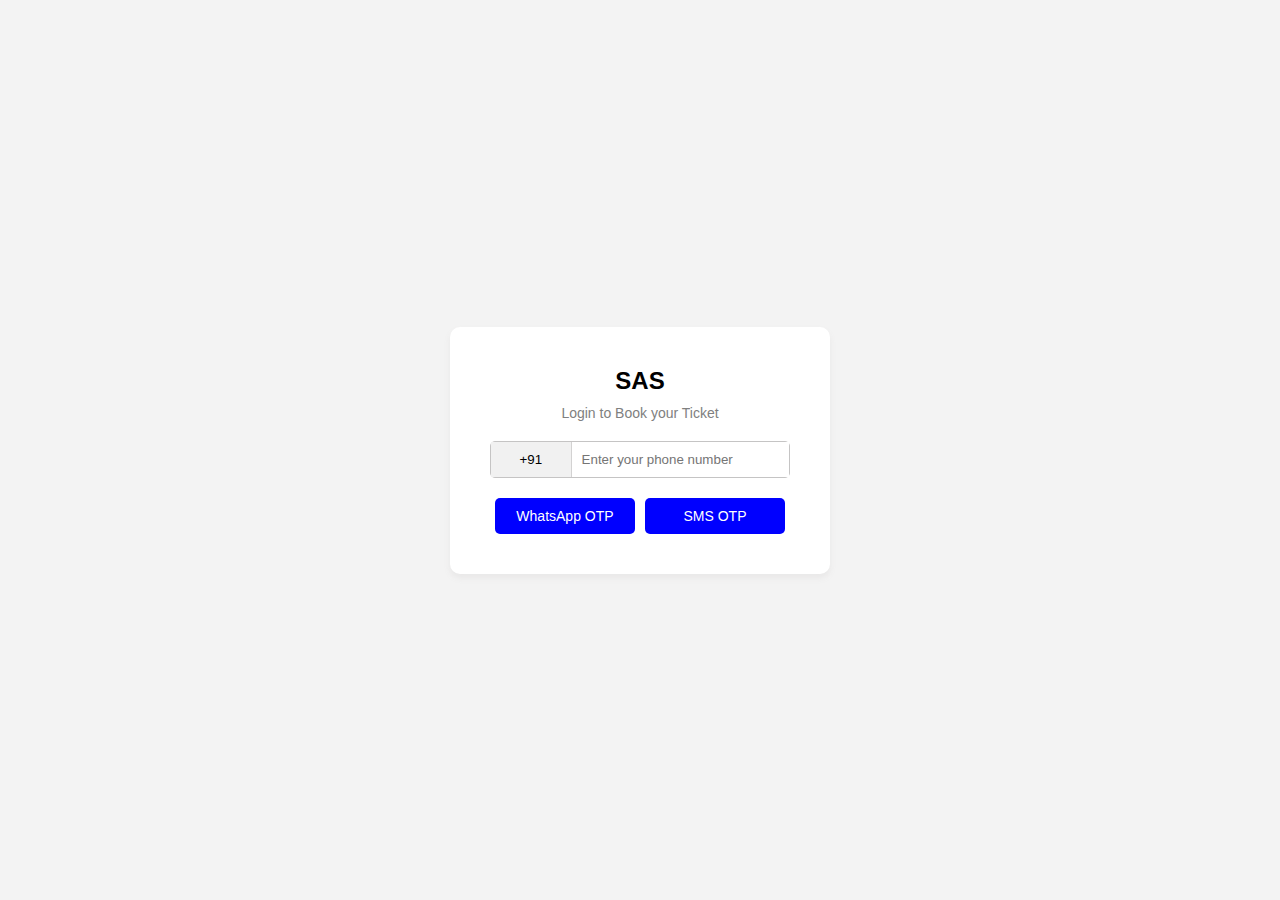
==== index.html @ 81ac8d73 "Add files via upload" ====
<!DOCTYPE html>
<html lang="en">
<head>
  <meta charset="UTF-8">
  <meta name="viewport" content="width=device-width, initial-scale=1.0">
  <link rel="stylesheet" href="styles.css">
  <title> SAS Event Management</title>
</head>
<body>
  <div class="container">
    <div class="logo">SAS</div>
    <div class="subheading">Login to Book your Ticket</div>
    <div class="input-container">
      <input type="text" class="country-code" value="+91" readonly>
      <input type="tel" class="phone-input" placeholder="Enter your phone number">
    </div>
    <div class="button-container">
      <button class="button">WhatsApp OTP</button>
      <button class="button">SMS OTP</button>
    </div>
  </div>
</body>
</html>
---- styles.css ----
body {
    margin: 0;
    font-family: Arial, sans-serif;
    background: rgb(243, 243, 243);
    display: flex;
    justify-content: center;
    align-items: center;
    height: 100vh;
  }

  .container {
    background: white;
    border-radius: 10px;
    box-shadow: 0 4px 6px rgba(143, 141, 141,0.1);
    padding: 40px;
    width: 90%;
    max-width: 400px;
    text-align: center;
  }

  .logo {
    font-size: 24px;
    font-weight: bold;
    margin-bottom: 10px;
  }

  .subheading {
    color: grey;
    font-size: 14px;
    margin-bottom: 20px;
  }

  .input-container {
    display: flex;
    margin-bottom: 20px;
    border: 1px solid rgb(197, 196, 196);
    border-radius: 5px;
  }

  .country-code {
    padding: 10px;
    border: none;
    border-right: 1px solid rgb(211, 210, 210);
    background: rgb(241, 241, 241);
    width: 20%;
    text-align: center;
  }

  .phone-input {
    padding: 10px;
    border: none;
    flex: 1;
  }

  .phone-input:focus {
    outline: none;
  }

  .button-container {
    display: flex;
    justify-content: space-between;
  }

  .button {
    padding: 10px;
    border: none;
    background-color: blue;
    color: white;
    border-radius: 5px;
    flex: 1;
    margin: 0 5px;
    cursor: pointer;
    font-size: 14px;
  }

  .button:hover {
    background-color: red;
  }

  @media (min-width: 768px) {
    .container {
      width: 300px;
    }
  }
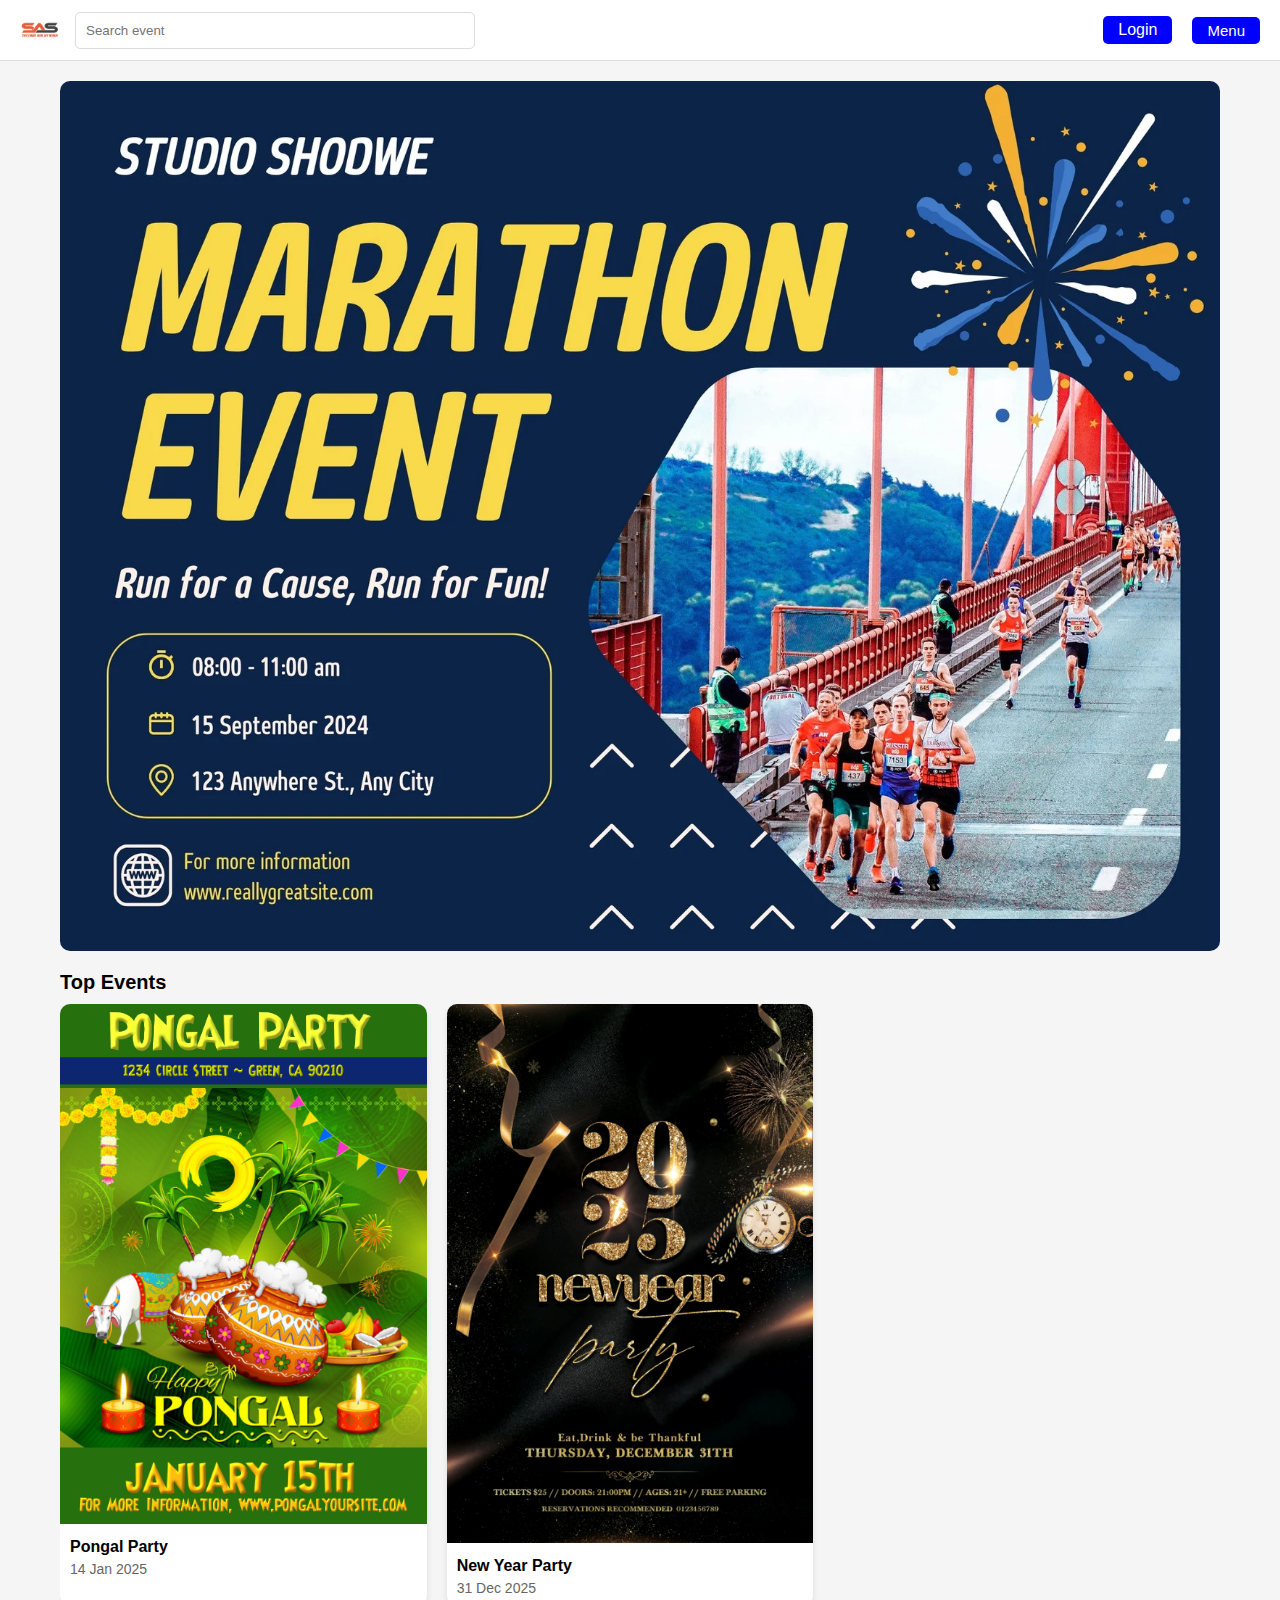
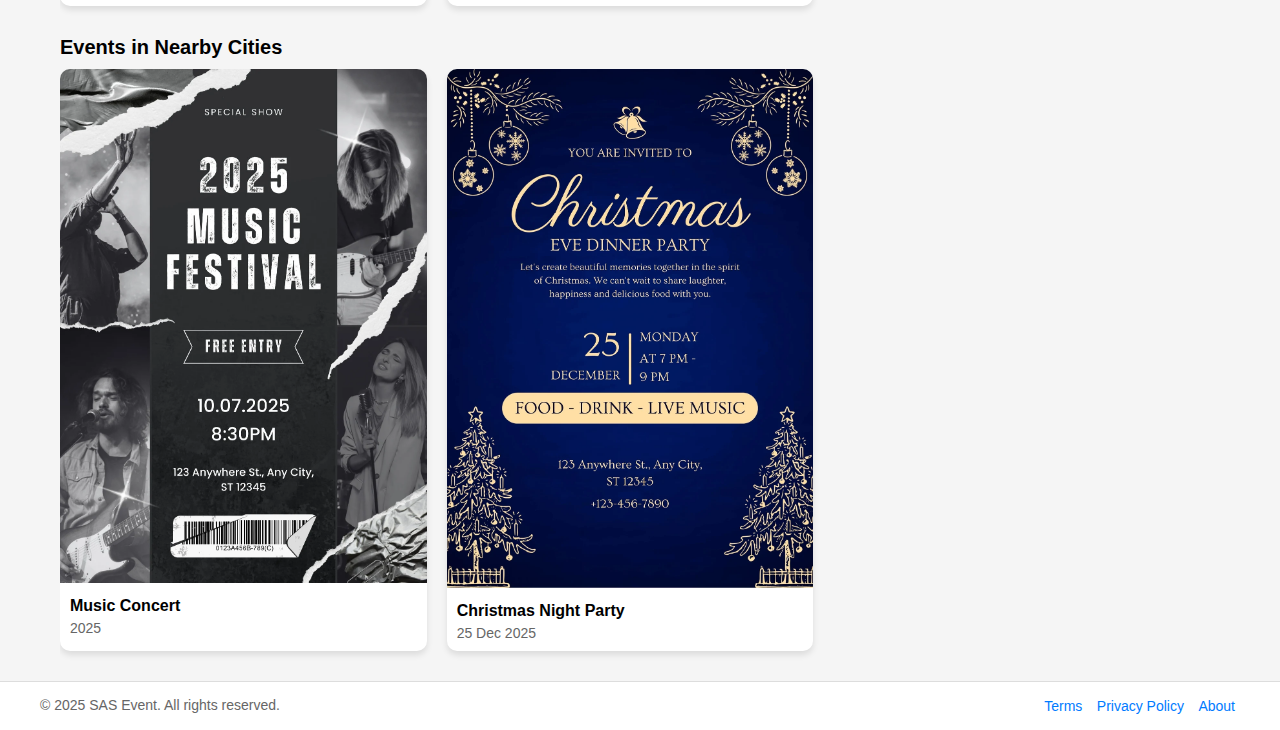
==== commit a3cbd0d2: "Update and rename home.html to index.html" ====
--- a/index.html
+++ b/index.html
@@ -3,21 +3,84 @@
 <head>
   <meta charset="UTF-8">
   <meta name="viewport" content="width=device-width, initial-scale=1.0">
-  <link rel="stylesheet" href="styles.css">
-  <title> SAS Event Management</title>
+  <link rel="icon" type="image/x-icon" href="icon.png">
+  <link rel="stylesheet" href="home.css">
+  <title>SAS Event</title>
 </head>
 <body>
-  <div class="container">
-    <div class="logo">SAS</div>
-    <div class="subheading">Login to Book your Ticket</div>
-    <div class="input-container">
-      <input type="text" class="country-code" value="+91" readonly>
-      <input type="tel" class="phone-input" placeholder="Enter your phone number">
+  <div class="header">
+    <img src="icon.png" alt="Logo">
+    <div class="search-bar">
+      <input type="text" placeholder="Search event">
     </div>
-    <div class="button-container">
-      <button class="button">WhatsApp OTP</button>
-      <button class="button">SMS OTP</button>
+    <div class="auth-options">
+      <a href="#">Login</a>
+    </div>
+    <div class="navbar">
+        <div class="dropdown">
+        <button class="dropdown-toggle">Menu </button>
+        <div class="dropdown-menu">
+          <a href="#">Profile</a>
+          <a href="#">Events</a>
+          <a href="#">Settings</a>
+          <a href="#">Help</a>
+        </div>
+        </div>
+    </div>
+  </div>
+
+  <div class="content">
+    <div class="banner">
+      <img src="banner.jpg" alt="Pongal Vibes">
+    </div>
+
+    <div>
+      <h2 class="section-title">Top Events</h2>
+      <div class="events">
+        <div class="event-card">
+          <img src="event1.jpg" alt="Event 1">
+          <div class="details">
+            <h3>Pongal Party</h3>
+            <p>14 Jan 2025</p>
+          </div>
+        </div>
+        <div class="event-card">
+          <img src="event2.jpg" alt="Event 2">
+          <div class="details">
+            <h3>New Year Party</h3>
+            <p>31 Dec 2025</p>
+          </div>
+        </div>
+      </div>
+    </div>
+
+    <div class="nearby-cities">
+      <h2 class="section-title">Events in Nearby Cities</h2>
+      <div class="events">
+        <div class="event-card">
+          <img src="event3.jpg" alt="Event 3">
+          <div class="details">
+            <h3>Music Concert</h3>
+            <p>2025</p>
+          </div>
+        </div>
+        <div class="event-card">
+          <img src="event4.jpg" alt="Event 4">
+          <div class="details">
+            <h3>Christmas Night Party</h3>
+            <p>25 Dec 2025</p>
+          </div>
+        </div>
+      </div>
+    </div>
+  </div>
+  <div class="footer">
+    <p>&copy; 2025 SAS Event. All rights reserved.</p>
+    <div>
+      <a href="#">Terms</a>
+      <a href="#">Privacy Policy</a>
+      <a href="#">About</a>
     </div>
   </div>
 </body>
-</html>+</html>
--- a/home.css
+++ b/home.css
@@ -0,0 +1,243 @@
+* {
+    margin: 0;
+    padding: 0;
+    box-sizing: border-box;
+    font-family: Arial, sans-serif;
+  }
+
+  body {
+    background-color: #f5f5f5;
+    display: flex;
+    flex-direction: column;
+    min-height: 100vh;
+  }
+
+  .header {
+    background-color: #fff;
+    padding: 10px 20px;
+    display: flex;
+    align-items: center;
+    justify-content: space-between;
+    border-bottom: 1px solid #ddd;
+    position: sticky;
+    top: 0;
+    z-index: 1000;
+  }
+
+  .header img {
+    height: 40px;
+  }
+
+  .search-bar {
+    flex-grow: 1;
+    margin: 0 15px;
+  }
+
+  .search-bar input {
+    width: 100%;
+    padding: 10px;
+    border: 1px solid #ddd;
+    border-radius: 5px;
+  }
+  .navbar {
+    display: flex;
+    align-items: center;
+    gap: 10px;
+  }
+
+  .dropdown {
+    position: relative;
+  }
+
+  .dropdown-toggle {
+    cursor: pointer;
+    padding: 5px 15px;
+    background-color: blue;
+    color: white;
+    border-radius: 5px;
+    border: none;
+    font-size: 15px;
+    transition: background-color 0.3s;
+  }
+
+  .dropdown-toggle:hover {
+    background-color: red;
+  }
+
+  .dropdown-menu {
+    display: none;
+    position: absolute;
+    top: 100%;
+    right: 0;
+    background-color: white;
+    border: 1px solid #ddd;
+    border-radius: 5px;
+    box-shadow: 0 4px 6px rgba(0, 0, 0, 0.1);
+    width: 200px;
+    z-index: 1000;
+  }
+
+  .dropdown-menu a {
+    display: block;
+    padding: 10px 15px;
+    text-decoration: none;
+    color: #333;
+    font-size: 14px;
+    border-bottom: 1px solid #ddd;
+    transition: background-color 0.3s;
+  }
+
+  .dropdown-menu a:last-child {
+    border-bottom: none;
+  }
+
+  .dropdown-menu a:hover {
+    background-color: #007bff;
+    color: white;
+  }
+
+  .dropdown:hover .dropdown-menu {
+    display: block;
+  }
+
+  .auth-options {
+    display: flex;
+    margin-right: 20px;
+  }
+
+  .auth-options a {
+    text-decoration: none;
+    color:white;
+    font-size: 15px;
+    padding: 5px 15px;
+    background-color: blue;
+    border-radius: 5px;
+    transition: background-color 0.3s, color 0.3s;
+  }
+
+  .auth-options a:hover {
+    background-color: red;
+    color: white;
+  }
+
+  .content {
+    padding: 20px;
+    flex: 1;
+  }
+
+  .banner {
+    width: 100%;
+    border-radius: 10px;
+    overflow: hidden;
+    margin-bottom: 20px;
+  }
+
+  .banner img {
+    width: 100%;
+    display: block;
+  }
+
+  .section-title {
+    font-size: 20px;
+    margin-bottom: 10px;
+  }
+
+  .events {
+    display: flex;
+    gap: 15px;
+    overflow-x: auto;
+    padding-bottom: 10px;
+  }
+
+  .event-card {
+    background-color: #fff;
+    border-radius: 10px;
+    box-shadow: 0 4px 6px rgba(0, 0, 0, 0.1);
+    width: 200px;
+    flex-shrink: 0;
+  }
+
+  .event-card img {
+    width: 100%;
+    border-radius: 10px 10px 0 0;
+  }
+
+  .event-card .details {
+    padding: 10px;
+  }
+
+  .event-card .details h3 {
+    font-size: 16px;
+    margin-bottom: 5px;
+  }
+
+  .event-card .details p {
+    font-size: 14px;
+    color: #666;
+  }
+
+  .nearby-cities {
+    margin-top: 20px;
+  }
+  .footer {
+    background-color: #fff;
+    text-align: center;
+    padding: 10px 20px;
+    border-top: 1px solid #ddd;
+  }
+
+  .footer p {
+    font-size: 14px;
+    color: #666;
+  }
+
+  .footer a {
+    text-decoration: none;
+    color: #007bff;
+    margin: 0 5px;
+    font-size: 14px;
+  }
+
+  .footer a:hover {
+    text-decoration: underline;
+  }
+  @media (min-width: 768px) {
+    .content {
+      max-width: 1200px;
+      margin: 0 auto;
+    }
+
+    .events {
+      flex-wrap: wrap;
+      gap: 20px;
+      justify-content: flex-start;
+    }
+
+    .event-card {
+      width: calc(33.33% - 20px);
+    }
+
+    .search-bar input {
+      max-width: 400px;
+    }
+    .auth-options a {
+        font-size: 16px;
+    }
+    .footer {
+        text-align: left;
+        display: flex;
+        justify-content: space-between;
+        padding: 15px 40px;
+    }
+    .dropdown:hover .dropdown-menu {
+      display: block;
+    }
+
+    .dropdown-menu {
+      display: none;
+    }
+
+    .dropdown:hover .dropdown-menu {
+      display: block;
+    }
+  }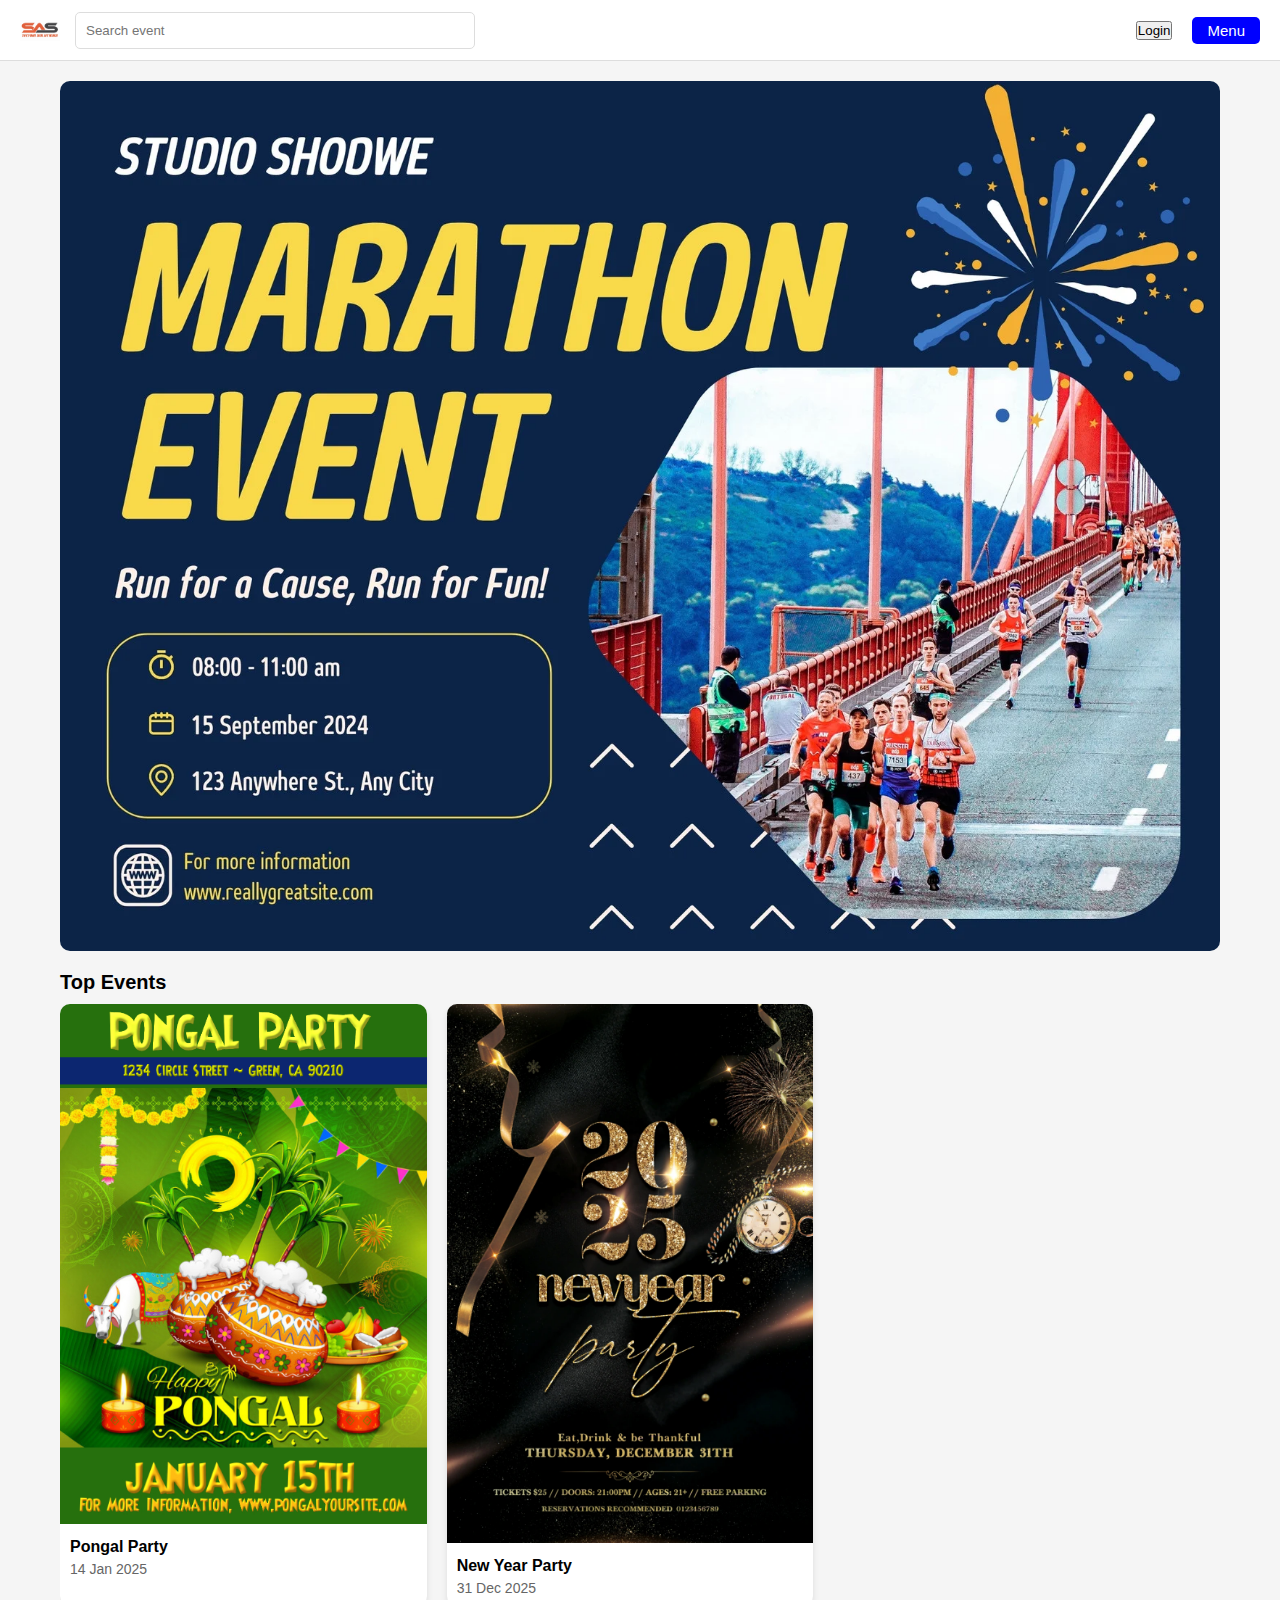
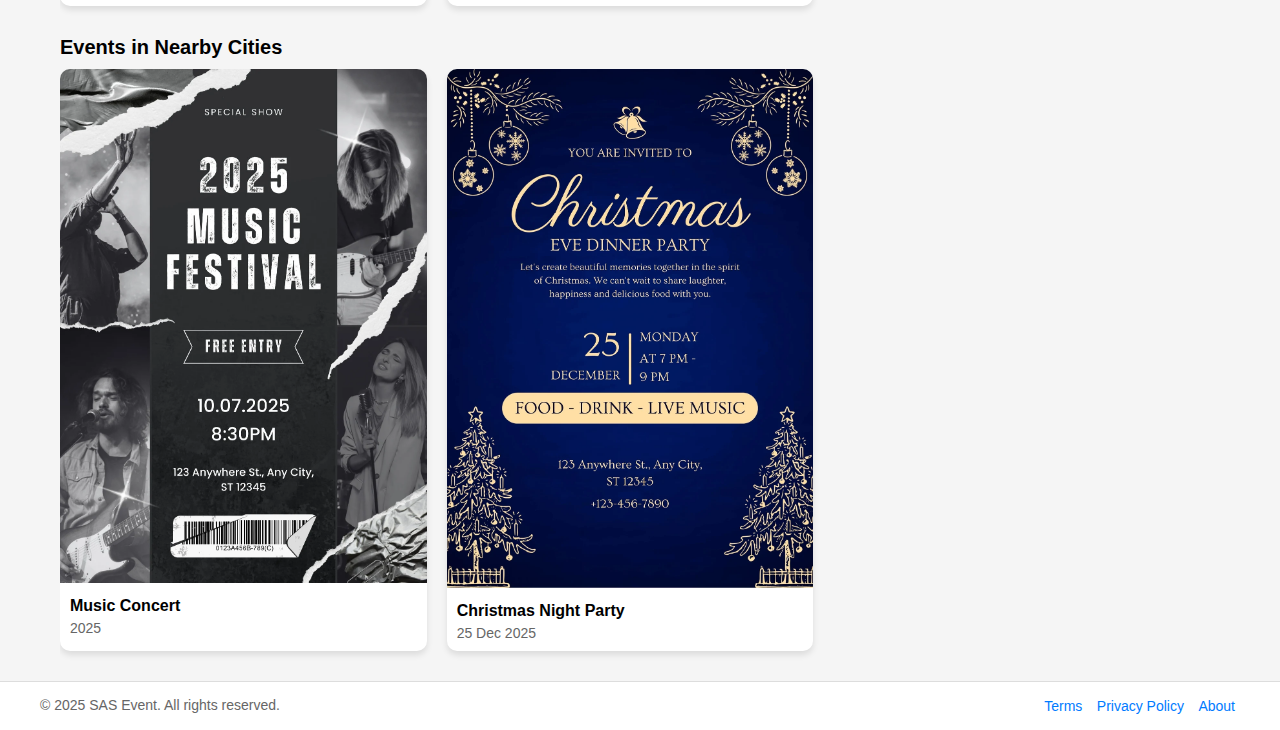
==== commit 5327482f: "Update index.html" ====
--- a/index.html
+++ b/index.html
@@ -14,14 +14,14 @@
       <input type="text" placeholder="Search event">
     </div>
     <div class="auth-options">
-      <a href="#">Login</a>
+      <button onclick="window.location.href='userlogin.html'">Login</button>
     </div>
     <div class="navbar">
         <div class="dropdown">
         <button class="dropdown-toggle">Menu </button>
         <div class="dropdown-menu">
           <a href="#">Profile</a>
-          <a href="#">Events</a>
+          <a href="hostevent.html">Host Events</a>
           <a href="#">Settings</a>
           <a href="#">Help</a>
         </div>
@@ -36,7 +36,7 @@
 
     <div>
       <h2 class="section-title">Top Events</h2>
-      <div class="events">
+      <div id="top-events" class="events">
         <div class="event-card">
           <img src="event1.jpg" alt="Event 1">
           <div class="details">
@@ -82,5 +82,6 @@
       <a href="#">About</a>
     </div>
   </div>
+  <script src="home.js"></script>
 </body>
 </html>
--- a/home.css
+++ b/home.css
@@ -201,6 +201,23 @@
   .footer a:hover {
     text-decoration: underline;
   }
+  .delete-event {
+    margin-top: 20px;
+    background-color: #ff4d4d;
+    color: white;
+    border: none;
+    border-radius: 5px;
+    padding: 5px 10px;
+    cursor: pointer;
+    transition: background-color 0.3s;
+  }
+  .delete-event.show {
+    display: inline-block;
+  }
+
+  .delete-event:hover {
+    background-color: #ff1a1a;
+  }
   @media (min-width: 768px) {
     .content {
       max-width: 1200px;
@@ -240,4 +257,4 @@
     .dropdown:hover .dropdown-menu {
       display: block;
     }
-  }+  }
